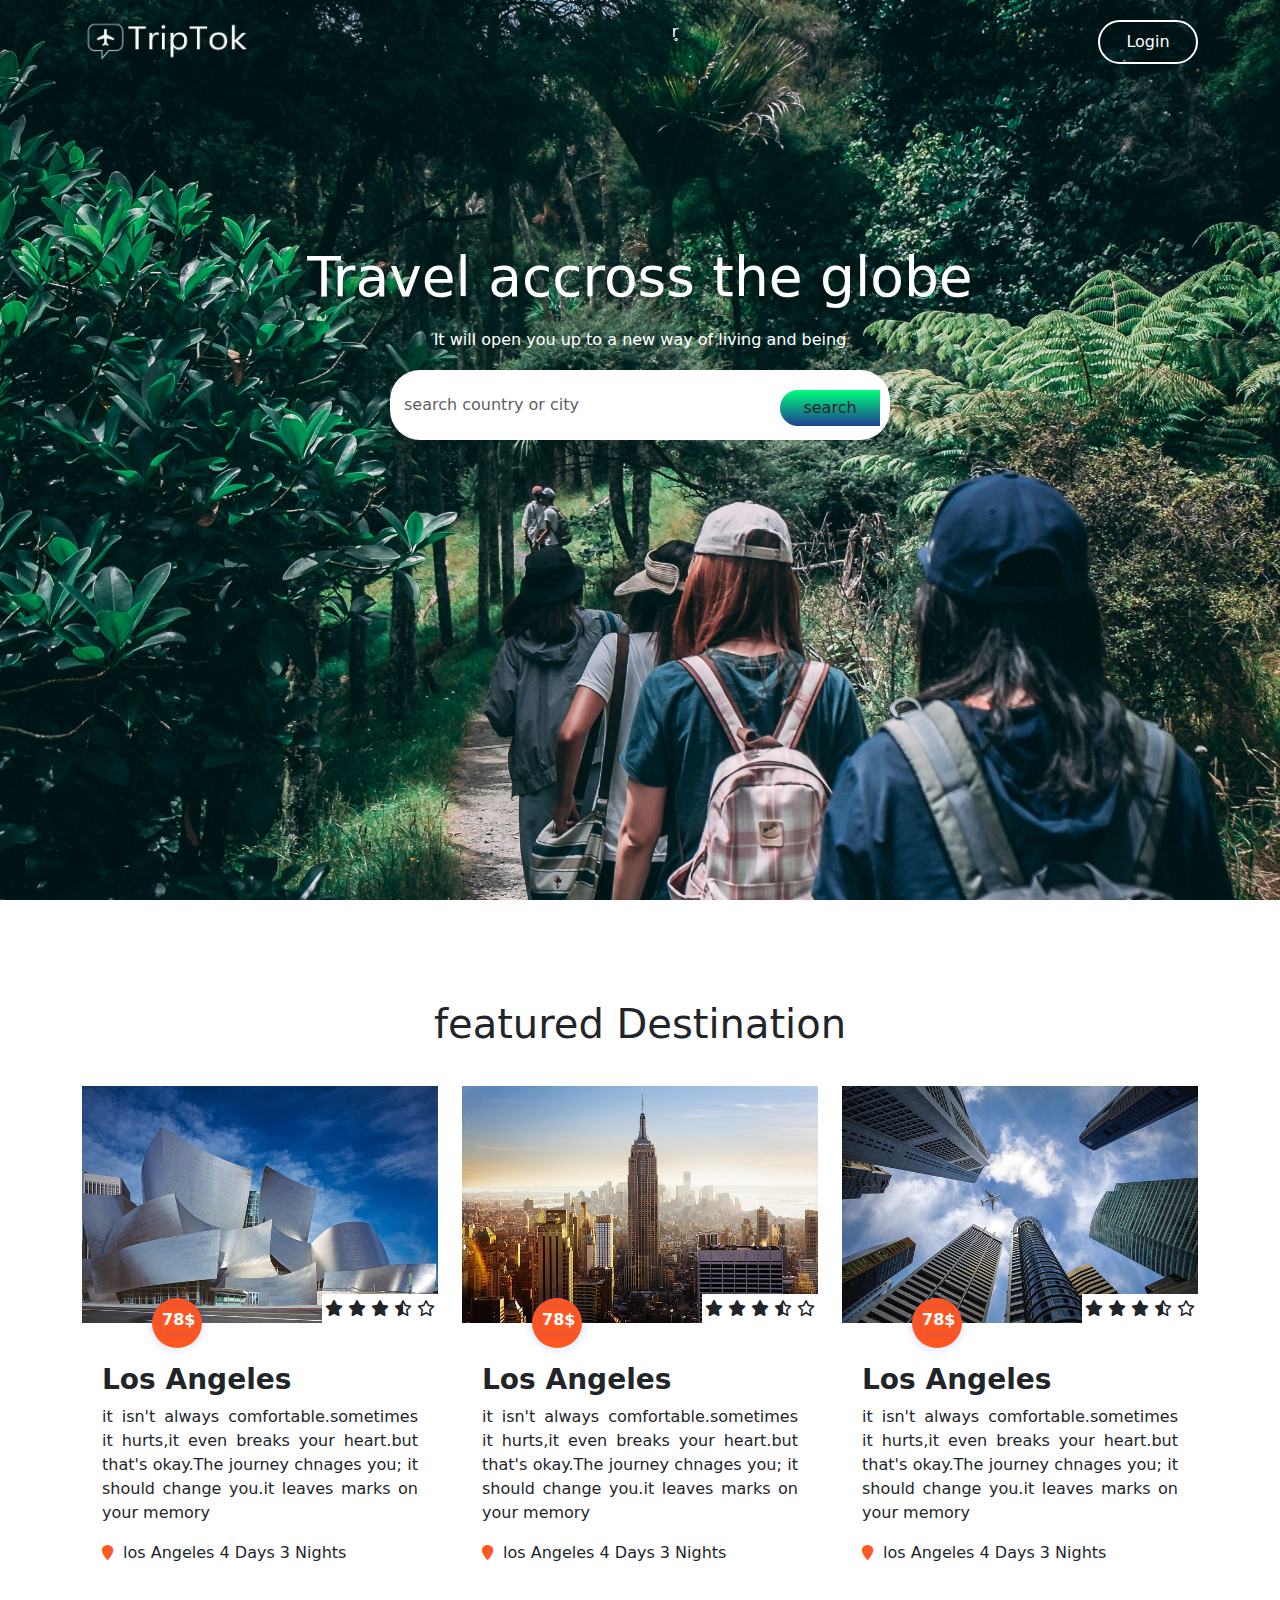
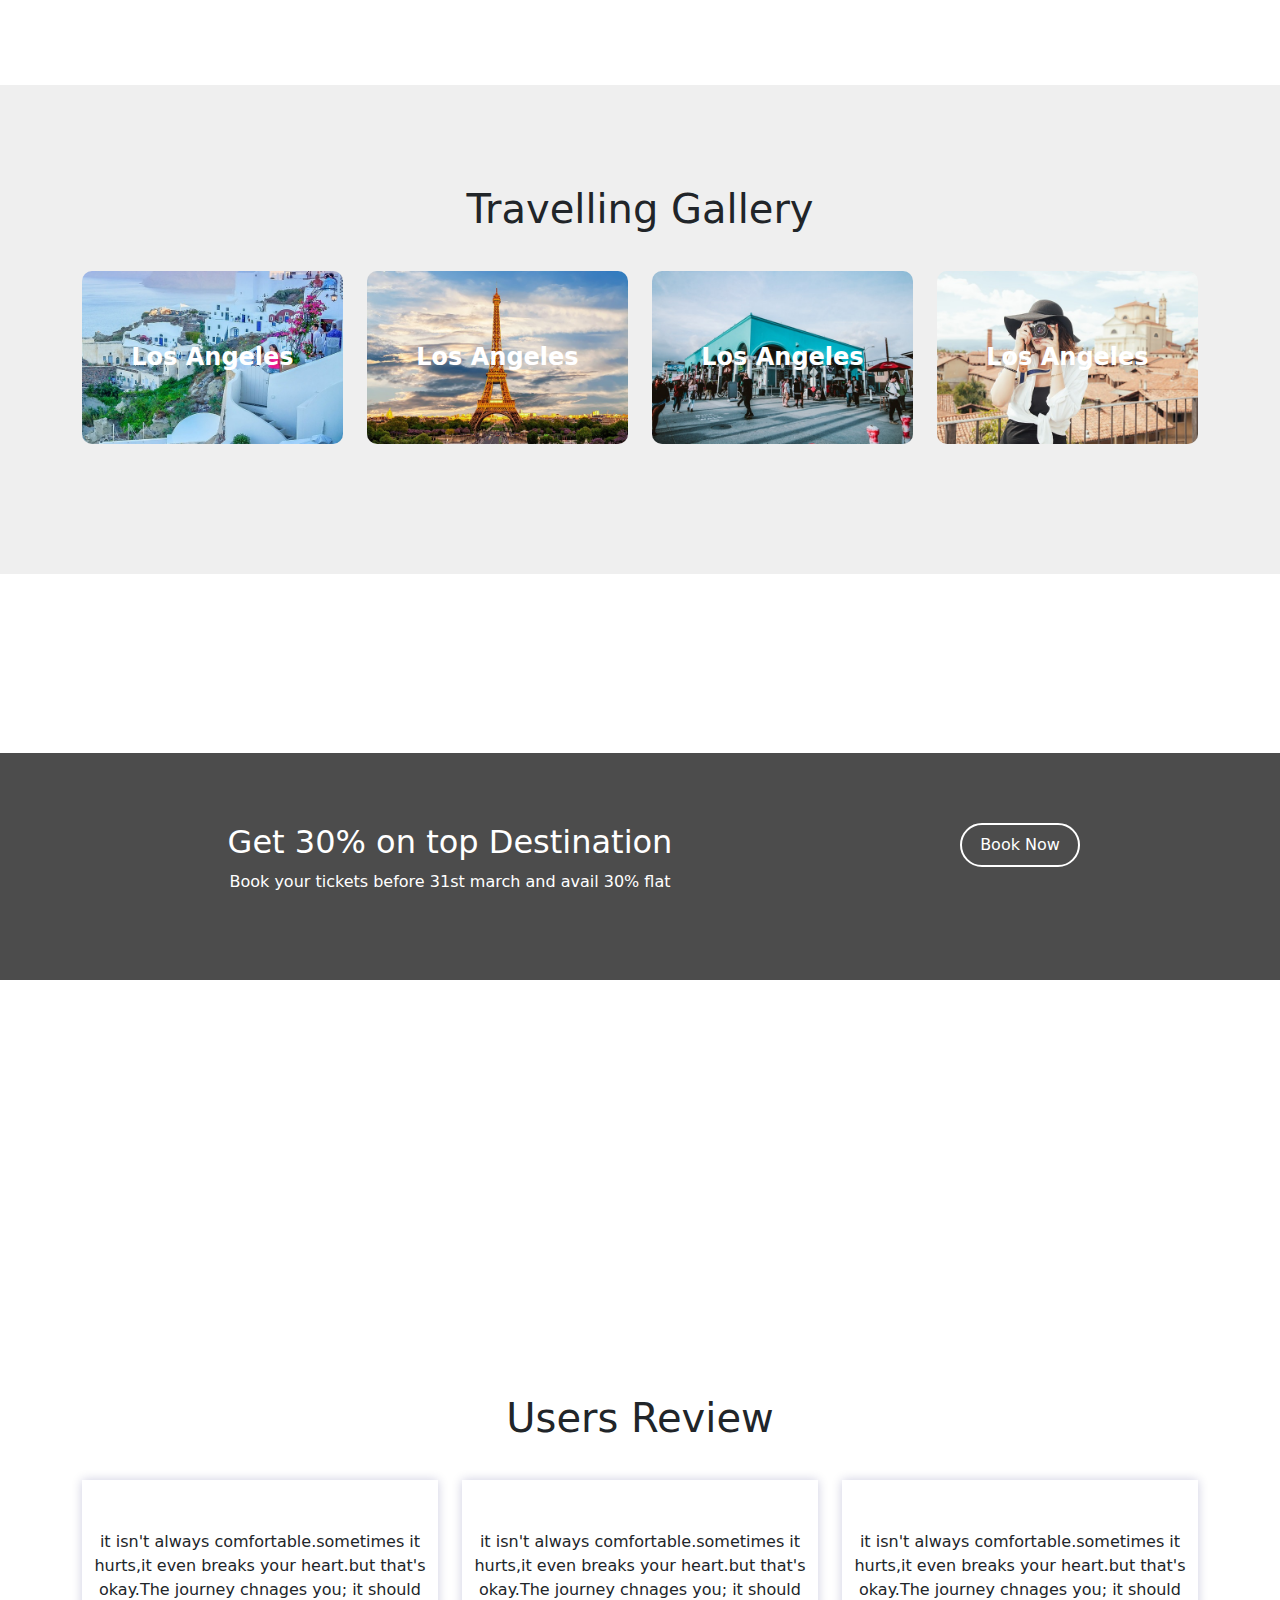
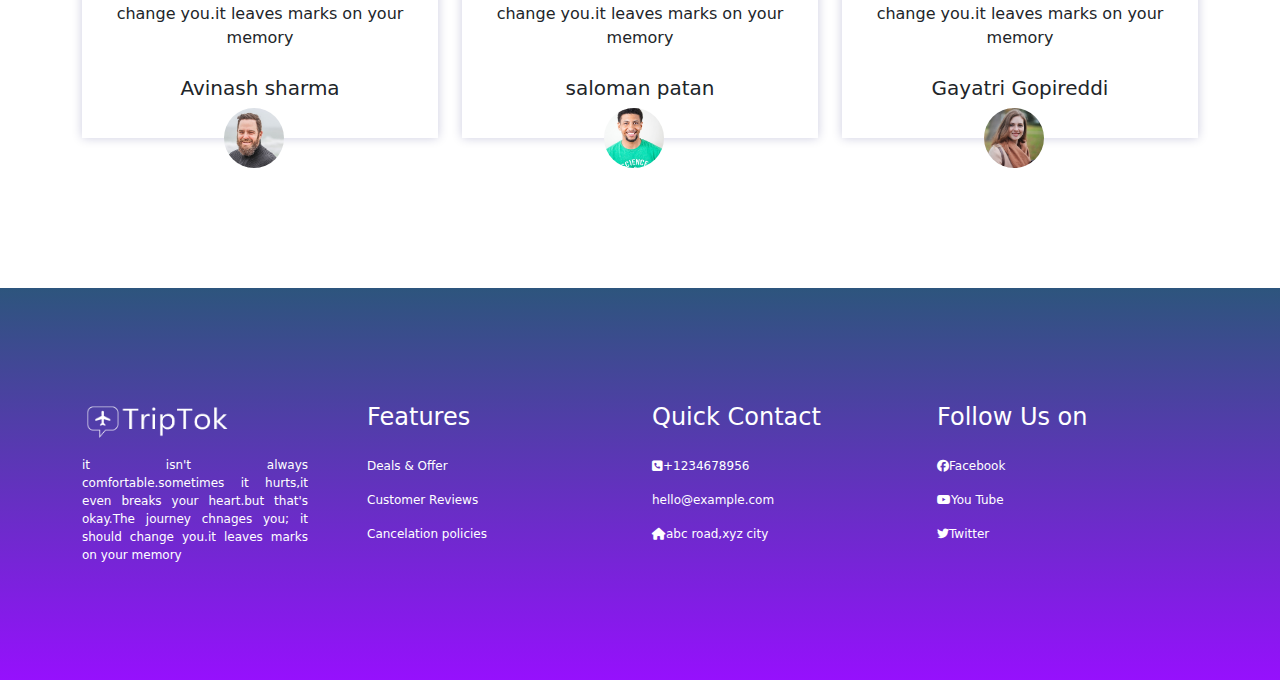
==== index.html @ 8d7ad56b "Add files via upload" ====
<html>
    <head>
        <link rel="stylesheet" href="style.css">
        <link rel="stylesheet" href="https://cdnjs.cloudflare.com/ajax/libs/font-awesome/6.2.1/css/all.min.css">
       <link rel="stylesheet" href=" https://cdn.jsdelivr.net/npm/bootstrap@5.2.3/dist/css/bootstrap.min.css">
    </head>
    <body>
        <section class="header">
            <div class="container">r̥
            <img src="triptok.png">
            <button type="button" class="login">Login</button>
            </div>
            <h1>Travel accross the globe</h1>
            <p>It will open you up to a new way of living and being</p>
            <div class="input-group">
                <input type="text" class="form-control" placeholder="search country or city">
                <div class="input-group-append">
                    <button type="submit" class="input-group-text btn">search</button>
                </div>
            </div>
        </section>
        <section class="features">
            <h1>featured Destination</h1>
            <div class="container">
                <div class="row">
                    <div class="col-md-4">
                        <div class="feature-box">
                            <div class="feature-img">
                                <img src="1.jpg">
                                <div class="price">
                                    <p>78$</p>
                                </div>
                                <div class="rating">
                                    <i class="fa-solid fa-star"></i>
                                    <i class="fa-solid fa-star"></i>
                                    <i class="fa-solid fa-star"></i>
                                    <i class="fa-regular fa-star-half-stroke"></i>
                                    <i class="fa-regular fa-star"></i>

                                </div>
                            </div>

                        </div>
                        <div class="feature-details">
                            <h3>Los Angeles</h3>
                            <p>it isn't always comfortable.sometimes
                                 it hurts,it even breaks your heart.but
                                  that's okay.The 
                               journey chnages you; 
                                it should change you.it 
                                leaves marks on your memory

                            </p>
                            <div>
                                <span><i class="fa fa-map-marker"></i> los Angeles</span>
                                <span><i class="fa-thin fa-sun-bright"></i>4 Days</span>
                                <span><i class="fa-thin fa-moon"></i>3 Nights</span>
                            </div>
                        </div>

                        
                    </div>
                    <div class="col-md-4">
                        <div class="feature-box">
                            <div class="feature-img">
                                <img src="2.jpg">
                                <div class="price">
                                    <p>78$</p>
                                </div>
                                <div class="rating">
                                    <i class="fa-solid fa-star"></i>
                                    <i class="fa-solid fa-star"></i>
                                    <i class="fa-solid fa-star"></i>
                                    <i class="fa-regular fa-star-half-stroke"></i>
                                    <i class="fa-regular fa-star"></i>

                                </div>
                            </div>

                        </div>
                        <div class="feature-details">
                            <h3>Los Angeles</h3>
                            <p>it isn't always comfortable.sometimes
                                 it hurts,it even breaks your heart.but
                                  that's okay.The 
                               journey chnages you; 
                                it should change you.it 
                                leaves marks on your memory

                            </p>
                            <div>
                                <span><i class="fa fa-map-marker"></i> los Angeles</span>
                                <span><i class="fa-thin fa-sun-bright"></i>4 Days</span>
                                <span><i class="fa-thin fa-moon"></i>3 Nights</span>
                            </div>
                        </div>

                        
                    </div>
                    <div class="col-md-4">
                        <div class="feature-box">
                            <div class="feature-img">
                                <img src="3.jpg">
                                <div class="price">
                                    <p>78$</p>
                                </div>
                                <div class="rating">
                                    <i class="fa-solid fa-star"></i>
                                    <i class="fa-solid fa-star"></i>
                                    <i class="fa-solid fa-star"></i>
                                    <i class="fa-regular fa-star-half-stroke"></i>
                                    <i class="fa-regular fa-star"></i>

                                </div>
                            </div>

                        </div>
                        <div class="feature-details">
                            <h3>Los Angeles</h3>
                            <p>it isn't always comfortable.sometimes
                                 it hurts,it even breaks your heart.but
                                  that's okay.The 
                               journey chnages you; 
                                it should change you.it 
                                leaves marks on your memory

                            </p>
                            <div>
                                <span><i class="fa fa-map-marker"></i> los Angeles</span>
                                <span><i class="fa-thin fa-sun-bright"></i>4 Days</span>
                                <span><i class="fa-thin fa-moon"></i>3 Nights</span>
                            </div>
                        </div>

                        
                    </div>
                </div>
            </div>
        </section>
        <section class ="gallery">
            <h1>Travelling Gallery</h1>
            <div class="container">
                <div class="row">
                    <div class="col-md-3">
                        <div class="gallery-box">
                        <img src="travel-1.jpg">
                        <h4>Los Angeles</h4>
                    </div>
                    </div>
                    <div class="col-md-3">
                        <div class="gallery-box">
                        <img src="travel-2.jpg">
                        <h4>Los Angeles</h4>
                    </div>
                    </div>
                    <div class="col-md-3">
                        <div class="gallery-box">
                        <img src="travel-3.jpg">
                        <h4>Los Angeles</h4>
                    </div>
                    </div>
                    <div class="col-md-3">
                        <div class="gallery-box">
                        <img src="travel-4.jpg">
                        <h4>Los Angeles</h4>
                    </div>
                    </div>
                </div>
            </div>
        </section>
        <section class="banner">
            <div class="banner-highlights">
                <div class="container">
                    <div class="row">
                        <div class="col-md-8">
                            <h2>Get 30% on top Destination</h2>
                            <p>Book your tickets before 31st march and avail 30% flat</p>
                        </div>
                        <div class="col-md-4">
                        <button type="button" class="booking">Book Now</button>
                    </div>
                    </div>
                </div>
            </div>
        </section>
        <section class="feedback">
            <h1>Users Review</h1>
            <div class="container">
                <div class="row">
                    <div class="col-md-4">
                        <div class="review">
                            <p>it isn't always comfortable.sometimes
                                it hurts,it even breaks your heart.but
                                 that's okay.The 
                              journey chnages you; 
                               it should change you.it 
                               leaves marks on your memory</p>
                               <h5>Avinash sharma</h5>
                             
                        </div>
                        <img src="user1.jpg">
                    </div>
                    <div class="col-md-4">
                        <div class="review">
                            <p>it isn't always comfortable.sometimes
                                it hurts,it even breaks your heart.but
                                 that's okay.The 
                              journey chnages you; 
                               it should change you.it 
                               leaves marks on your memory</p>
                               <h5>saloman patan</h5>
                              
                        </div>
                        <img src="user2.jpg">
                    </div>
                    <div class="col-md-4">
                        <div class="review">
                            <p>it isn't always comfortable.sometimes
                                it hurts,it even breaks your heart.but
                                 that's okay.The 
                              journey chnages you; 
                               it should change you.it 
                               leaves marks on your memory</p>
                               <h5>Gayatri Gopireddi</h5>
                              
                        </div>
                        <img src="user3.jpg">
                    </div>
                </div>
            </div>
        </section>
        <section class="footer">
            <div class="container">
                <div class="row">
                <div class="col-md-3">
                    <img src="triptok.png" class="footer-logo">
                    <p>it isn't always comfortable.sometimes
                        it hurts,it even breaks your heart.but
                         that's okay.The 
                      journey chnages you;  
                       it should change you.it 
                       leaves marks on your memory</p>
                </div>
                <div class="col-md-3">
                    <h4>Features</h4>
                    <p>Deals & Offer</p>
                    <p>Customer Reviews</p>
                    <p>Cancelation policies</p>
                </div>
                    <div class="col-md-3">
                        <h4>Quick Contact</h4>
                    <p><i class="fa fa-phone-square"></i>+1234678956</p>
                    <p><i class="fa fa-enevelople"></i>hello@example.com</p>
                    <p><i class="fa fa-home"></i>abc road,xyz city</p>
                </div>
                        <div class="col-md-3">
                            <h4>Follow Us on</h4>
                    <p><i class="fa-brands fa-facebook"></i>Facebook</p>
                    <p><i class="fa-brands fa-youtube"></i>You Tube</p>
                    <p><i class="fa-brands fa-twitter"></i>Twitter</p>
                </div>
                </div>
            </div>
        </section>
    </body>
</html>
---- style.css ----
*
{
    padding:0;
    margin:0;
}
.header
{
    height: 100%;
    background-image: url(banner3.jpg);
    background-size: cover;
    background-position: center;
    background-attachment: fixed;
    padding-top: 20px;
    text-align: center;
    color: #fff;
}
.header img
{
    width: 170px;
    float:left;
}
.login
{
    width:100px;
    padding: 8px 0;
    outline: none !important;
    border:2px solid #fff;
    border-radius: 50px;
    background: transparent;
    color:#fff;
    float: right;
}
.header h1
{
    padding-top: 200px;
    padding-bottom: 0px;
    font-size: 55px;
}
.header p{
    margin: 18px 0;
}
.input-group
{
    width: 90%;
    max-width: 500px;
    border-radius: 30px;
    background: #fff;
    margin: auto;
  
    height: 70px;
}
.form-control
{
    border:0 !important;
    border-radius: 30px 0 0 30px !important;
    margin:2px;
    box-shadow: none!important;
 float: left;
 

   

}
.input-group-text
{
    width:100px;
    background-image: linear-gradient(#00ff7e,#1f3d90);
    border: 0 !important;
    color: #fff ;
 
    border-radius: 30px 0 0 30px !important;
    box-shadow: none;
    margin-top: 20px;
    margin-right: 10px;



 
}
.features
{
    padding: 100px 0;
    
}
h1{
    text-align: center;
    padding-bottom: 30px;
}
.feature-img img
{
    width: 100%;
  
}
.price
{
    width: 50px;
    height: 50px;
    background: #ff5722;
    color: #fff;
    font-weight: 600;
    border-radius: 50%;
    padding: 10px;
    box-shadow: 0 0 10px 1px rgba(37,73,214,0.18);
    position: absolute;
    left: 20px;
    bottom: -25px;
    margin-left: 50px;
}
.feature-img
{
    position: relative;
  
}
.rating
{
    padding: 3px;
    float: right;
    background:#fff ;
    bottom: -1px;
    right: 0;
    position:absolute;
   
}
.features .fa{
    font-size: 15px;
    color: #ff5722;
   
}
.feature-details
{
    padding:20px;
    text-align: justify;
   
}
.feature-details h3{
    font-weight: 600;
    margin-top: 20px;
}
.feature-details .fa
{
    margin-right: 5px;
}
.feature-box p
{
    box-shadow: 0 0 10px 1px rgba(37,73,214,0.18);
    margin-bottom: 20px;
 
  
}
.gallery
{
    padding: 100px 0;
    background: #efefef;
}
.gallery-box img
{
    width: 100%;
    border-radius: 10px;
    cursor: pointer;
}
.gallery-box img:hover
{
    transform: scale(1.1);
}
.gallery-box h4{
    width: 200px;
    color: #fff;
    text-align: center;
    font-weight: 600;
    position: absolute;
    top: 50%;
    left: 50%;
    transform: translate(-50%,-50%);
}
.gallery-box{
    position: relative;
    margin-bottom: 30px;

}
.banner
{
    height: 80%;
    background-image: url(banner2.jpg);
    background-position: center;
    background-size: cover;
    background-attachment: fixed;
    padding-top: 14%;
}
.banner-highlights
{
    padding: 70px 0;
    background: rgba(0,0,0,0.7);
    text-align: center;
    color: #fff;
}
.booking
{
    width:120px;
    padding: 8px 0;
    outline: none !important;
    border:2px solid #fff;
    border-radius: 50px;
    background: transparent;
    color:#fff;
  
}
.feedback
{
    padding: 100px 0;
}
.review
{
    text-align: center;
    box-shadow: 0 0 10px 0 rgba(0,0,100,0.2);
    padding-bottom: 30px;
}
.review p{
    padding: 50px 10px 10px 10px;
}
.feedback img{
    width:60px;
    height: 60px;
    border-radius: 50%;
    position: relative;
    margin: -30px 0 20px 40%;
}
.footer
{
    padding: 100px 20px;
    background-image: linear-gradient(#2d557d,#9610fd);
    color: #fff;
}
.footer-logo
{
    width:150px;
    margin-top: 15px;
    margin-bottom: 15px;
}
.footer h4{
    text-align: left;
    margin-top: 15px;
    margin-bottom: 25px;
}
.footer p{
    font-size: 12px;
    text-align: justify;
    padding-right: 35px;
}
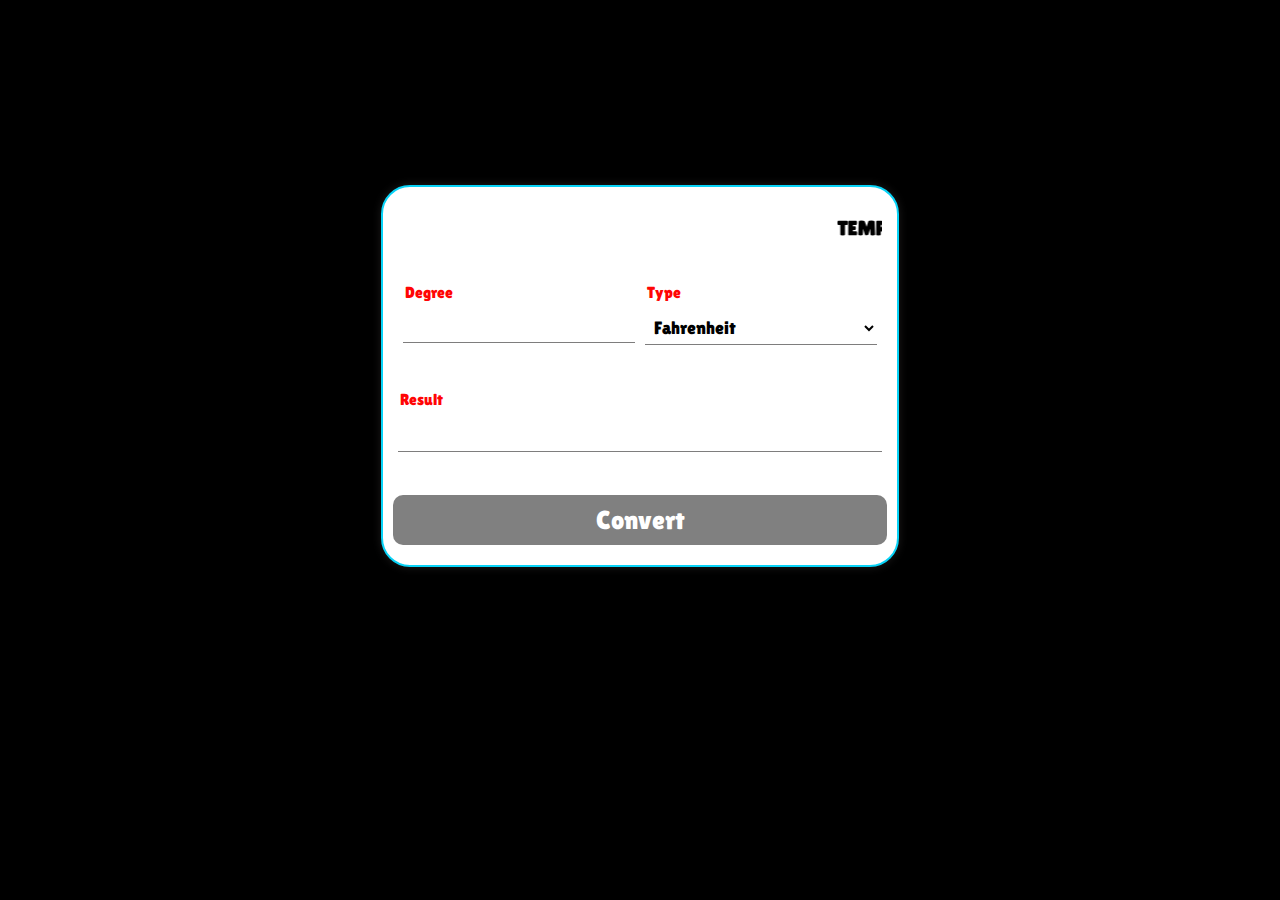
==== commit a3f3517f: "Add files via upload" ====
--- a/index.html
+++ b/index.html
@@ -1,266 +1,41 @@
-<html>
-    <head>
-        <link rel="stylesheet" href="style.css">
-        <link rel="stylesheet" href="https://cdnjs.cloudflare.com/ajax/libs/font-awesome/6.2.1/css/all.min.css">
-       <link rel="stylesheet" href=" https://cdn.jsdelivr.net/npm/bootstrap@5.2.3/dist/css/bootstrap.min.css">
-    </head>
-    <body>
-        <section class="header">
-            <div class="container">r̥
-            <img src="triptok.png">
-            <button type="button" class="login">Login</button>
+<!DOCTYPE html>
+<html lang="en">
+
+<head>
+    <meta charset="UTF-8">
+    <meta http-equiv="X-UA-Compatible" content="IE=edge">
+    <link rel="stylesheet" href="style.css">
+    <meta name="viewport" content="width=device-width, initial-scale=1.0">
+    <title>Temprature</title>
+    <link rel="stylesheet" href="style.css">
+
+</head>
+
+<body>
+    <!-- <div class="avi"><h1><marquee> Temperature Convertor</h1></marquee>-->
+    <div class="container" style="background-color: white;" > 
+        <div class="hed" style="text-transform: uppercase;"><marquee>  Temperature Converter</marquee></div>
+        <div class="boxcontainer">
+            <div class="box1">
+                <p>Degree</p>
+                <input type="number" class="takval" />
             </div>
-            <h1>Travel accross the globe</h1>
-            <p>It will open you up to a new way of living and being</p>
-            <div class="input-group">
-                <input type="text" class="form-control" placeholder="search country or city">
-                <div class="input-group-append">
-                    <button type="submit" class="input-group-text btn">search</button>
-                </div>
+            <div class="box1">
+                <p>Type</p>
+                <select name="" id="unit">   
+                     <option value="Fahrenheit">Fahrenheit</option>
+                     <option value="Celsius">Celcious</option>  
+                </select>
             </div>
-        </section>
-        <section class="features">
-            <h1>featured Destination</h1>
-            <div class="container">
-                <div class="row">
-                    <div class="col-md-4">
-                        <div class="feature-box">
-                            <div class="feature-img">
-                                <img src="1.jpg">
-                                <div class="price">
-                                    <p>78$</p>
-                                </div>
-                                <div class="rating">
-                                    <i class="fa-solid fa-star"></i>
-                                    <i class="fa-solid fa-star"></i>
-                                    <i class="fa-solid fa-star"></i>
-                                    <i class="fa-regular fa-star-half-stroke"></i>
-                                    <i class="fa-regular fa-star"></i>
-
-                                </div>
-                            </div>
-
-                        </div>
-                        <div class="feature-details">
-                            <h3>Los Angeles</h3>
-                            <p>it isn't always comfortable.sometimes
-                                 it hurts,it even breaks your heart.but
-                                  that's okay.The 
-                               journey chnages you; 
-                                it should change you.it 
-                                leaves marks on your memory
-
-                            </p>
-                            <div>
-                                <span><i class="fa fa-map-marker"></i> los Angeles</span>
-                                <span><i class="fa-thin fa-sun-bright"></i>4 Days</span>
-                                <span><i class="fa-thin fa-moon"></i>3 Nights</span>
-                            </div>
-                        </div>
-
-                        
-                    </div>
-                    <div class="col-md-4">
-                        <div class="feature-box">
-                            <div class="feature-img">
-                                <img src="2.jpg">
-                                <div class="price">
-                                    <p>78$</p>
-                                </div>
-                                <div class="rating">
-                                    <i class="fa-solid fa-star"></i>
-                                    <i class="fa-solid fa-star"></i>
-                                    <i class="fa-solid fa-star"></i>
-                                    <i class="fa-regular fa-star-half-stroke"></i>
-                                    <i class="fa-regular fa-star"></i>
-
-                                </div>
-                            </div>
-
-                        </div>
-                        <div class="feature-details">
-                            <h3>Los Angeles</h3>
-                            <p>it isn't always comfortable.sometimes
-                                 it hurts,it even breaks your heart.but
-                                  that's okay.The 
-                               journey chnages you; 
-                                it should change you.it 
-                                leaves marks on your memory
-
-                            </p>
-                            <div>
-                                <span><i class="fa fa-map-marker"></i> los Angeles</span>
-                                <span><i class="fa-thin fa-sun-bright"></i>4 Days</span>
-                                <span><i class="fa-thin fa-moon"></i>3 Nights</span>
-                            </div>
-                        </div>
-
-                        
-                    </div>
-                    <div class="col-md-4">
-                        <div class="feature-box">
-                            <div class="feature-img">
-                                <img src="3.jpg">
-                                <div class="price">
-                                    <p>78$</p>
-                                </div>
-                                <div class="rating">
-                                    <i class="fa-solid fa-star"></i>
-                                    <i class="fa-solid fa-star"></i>
-                                    <i class="fa-solid fa-star"></i>
-                                    <i class="fa-regular fa-star-half-stroke"></i>
-                                    <i class="fa-regular fa-star"></i>
-
-                                </div>
-                            </div>
-
-                        </div>
-                        <div class="feature-details">
-                            <h3>Los Angeles</h3>
-                            <p>it isn't always comfortable.sometimes
-                                 it hurts,it even breaks your heart.but
-                                  that's okay.The 
-                               journey chnages you; 
-                                it should change you.it 
-                                leaves marks on your memory
-
-                            </p>
-                            <div>
-                                <span><i class="fa fa-map-marker"></i> los Angeles</span>
-                                <span><i class="fa-thin fa-sun-bright"></i>4 Days</span>
-                                <span><i class="fa-thin fa-moon"></i>3 Nights</span>
-                            </div>
-                        </div>
-
-                        
-                    </div>
-                </div>
-            </div>
-        </section>
-        <section class ="gallery">
-            <h1>Travelling Gallery</h1>
-            <div class="container">
-                <div class="row">
-                    <div class="col-md-3">
-                        <div class="gallery-box">
-                        <img src="travel-1.jpg">
-                        <h4>Los Angeles</h4>
-                    </div>
-                    </div>
-                    <div class="col-md-3">
-                        <div class="gallery-box">
-                        <img src="travel-2.jpg">
-                        <h4>Los Angeles</h4>
-                    </div>
-                    </div>
-                    <div class="col-md-3">
-                        <div class="gallery-box">
-                        <img src="travel-3.jpg">
-                        <h4>Los Angeles</h4>
-                    </div>
-                    </div>
-                    <div class="col-md-3">
-                        <div class="gallery-box">
-                        <img src="travel-4.jpg">
-                        <h4>Los Angeles</h4>
-                    </div>
-                    </div>
-                </div>
-            </div>
-        </section>
-        <section class="banner">
-            <div class="banner-highlights">
-                <div class="container">
-                    <div class="row">
-                        <div class="col-md-8">
-                            <h2>Get 30% on top Destination</h2>
-                            <p>Book your tickets before 31st march and avail 30% flat</p>
-                        </div>
-                        <div class="col-md-4">
-                        <button type="button" class="booking">Book Now</button>
-                    </div>
-                    </div>
-                </div>
-            </div>
-        </section>
-        <section class="feedback">
-            <h1>Users Review</h1>
-            <div class="container">
-                <div class="row">
-                    <div class="col-md-4">
-                        <div class="review">
-                            <p>it isn't always comfortable.sometimes
-                                it hurts,it even breaks your heart.but
-                                 that's okay.The 
-                              journey chnages you; 
-                               it should change you.it 
-                               leaves marks on your memory</p>
-                               <h5>Avinash sharma</h5>
-                             
-                        </div>
-                        <img src="user1.jpg">
-                    </div>
-                    <div class="col-md-4">
-                        <div class="review">
-                            <p>it isn't always comfortable.sometimes
-                                it hurts,it even breaks your heart.but
-                                 that's okay.The 
-                              journey chnages you; 
-                               it should change you.it 
-                               leaves marks on your memory</p>
-                               <h5>saloman patan</h5>
-                              
-                        </div>
-                        <img src="user2.jpg">
-                    </div>
-                    <div class="col-md-4">
-                        <div class="review">
-                            <p>it isn't always comfortable.sometimes
-                                it hurts,it even breaks your heart.but
-                                 that's okay.The 
-                              journey chnages you; 
-                               it should change you.it 
-                               leaves marks on your memory</p>
-                               <h5>Gayatri Gopireddi</h5>
-                              
-                        </div>
-                        <img src="user3.jpg">
-                    </div>
-                </div>
-            </div>
-        </section>
-        <section class="footer">
-            <div class="container">
-                <div class="row">
-                <div class="col-md-3">
-                    <img src="triptok.png" class="footer-logo">
-                    <p>it isn't always comfortable.sometimes
-                        it hurts,it even breaks your heart.but
-                         that's okay.The 
-                      journey chnages you;  
-                       it should change you.it 
-                       leaves marks on your memory</p>
-                </div>
-                <div class="col-md-3">
-                    <h4>Features</h4>
-                    <p>Deals & Offer</p>
-                    <p>Customer Reviews</p>
-                    <p>Cancelation policies</p>
-                </div>
-                    <div class="col-md-3">
-                        <h4>Quick Contact</h4>
-                    <p><i class="fa fa-phone-square"></i>+1234678956</p>
-                    <p><i class="fa fa-enevelople"></i>hello@example.com</p>
-                    <p><i class="fa fa-home"></i>abc road,xyz city</p>
-                </div>
-                        <div class="col-md-3">
-                            <h4>Follow Us on</h4>
-                    <p><i class="fa-brands fa-facebook"></i>Facebook</p>
-                    <p><i class="fa-brands fa-youtube"></i>You Tube</p>
-                    <p><i class="fa-brands fa-twitter"></i>Twitter</p>
-                </div>
-                </div>
-            </div>
-        </section>
-    </body>
+        </div>
+        
+        <div class="valuecontainer">
+            <p>Result</p>
+            <div class="value"></div>
+        </div>
+        <button onclick="temprature()" class="button">Convert</button>
+    </div>
+    </div>
+    <script src="index.js"></script>
+</body>
 </html>--- a/style.css
+++ b/style.css
@@ -1,248 +1,99 @@
-*
-{
-    padding:0;
-    margin:0;
-}
-.header
-{
-    height: 100%;
-    background-image: url(banner3.jpg);
-    background-size: cover;
-    background-position: center;
-    background-attachment: fixed;
-    padding-top: 20px;
-    text-align: center;
-    color: #fff;
-}
-.header img
-{
-    width: 170px;
-    float:left;
-}
-.login
-{
-    width:100px;
-    padding: 8px 0;
-    outline: none !important;
-    border:2px solid #fff;
-    border-radius: 50px;
-    background: transparent;
-    color:#fff;
-    float: right;
-}
-.header h1
-{
-    padding-top: 200px;
-    padding-bottom: 0px;
-    font-size: 55px;
-}
-.header p{
-    margin: 18px 0;
-}
-.input-group
-{
-    width: 90%;
-    max-width: 500px;
-    border-radius: 30px;
-    background: #fff;
-    margin: auto;
-  
-    height: 70px;
-}
-.form-control
-{
-    border:0 !important;
-    border-radius: 30px 0 0 30px !important;
-    margin:2px;
-    box-shadow: none!important;
- float: left;
- 
-
-   
-
-}
-.input-group-text
-{
-    width:100px;
-    background-image: linear-gradient(#00ff7e,#1f3d90);
-    border: 0 !important;
-    color: #fff ;
- 
-    border-radius: 30px 0 0 30px !important;
-    box-shadow: none;
-    margin-top: 20px;
-    margin-right: 10px;
-
-
-
- 
-}
-.features
-{
-    padding: 100px 0;
+@import url('https://fonts.googleapis.com/css2?family=Lilita+One&display=swap');
+        
+      * {
+        margin: 0px;
+        padding: 5px;
+        box-sizing: border-box;
+        font-family: "Lilita One",sans-serif;
+    }
     
-}
-h1{
-    text-align: center;
-    padding-bottom: 30px;
-}
-.feature-img img
-{
-    width: 100%;
-  
-}
-.price
-{
-    width: 50px;
-    height: 50px;
-    background: #ff5722;
-    color: #fff;
-    font-weight: 600;
-    border-radius: 50%;
-    padding: 10px;
-    box-shadow: 0 0 10px 1px rgba(37,73,214,0.18);
-    position: absolute;
-    left: 20px;
-    bottom: -25px;
-    margin-left: 50px;
-}
-.feature-img
-{
-    position: relative;
-  
-}
-.rating
-{
-    padding: 3px;
-    float: right;
-    background:#fff ;
-    bottom: -1px;
-    right: 0;
-    position:absolute;
-   
-}
-.features .fa{
-    font-size: 15px;
-    color: #ff5722;
-   
-}
-.feature-details
-{
-    padding:20px;
-    text-align: justify;
-   
-}
-.feature-details h3{
-    font-weight: 600;
-    margin-top: 20px;
-}
-.feature-details .fa
-{
-    margin-right: 5px;
-}
-.feature-box p
-{
-    box-shadow: 0 0 10px 1px rgba(37,73,214,0.18);
-    margin-bottom: 20px;
- 
-  
-}
-.gallery
-{
-    padding: 100px 0;
-    background: #efefef;
-}
-.gallery-box img
-{
-    width: 100%;
-    border-radius: 10px;
-    cursor: pointer;
-}
-.gallery-box img:hover
-{
-    transform: scale(1.1);
-}
-.gallery-box h4{
-    width: 200px;
-    color: #fff;
-    text-align: center;
-    font-weight: 600;
-    position: absolute;
-    top: 50%;
-    left: 50%;
-    transform: translate(-50%,-50%);
-}
-.gallery-box{
-    position: relative;
-    margin-bottom: 30px;
-
-}
-.banner
-{
-    height: 80%;
-    background-image: url(banner2.jpg);
-    background-position: center;
-    background-size: cover;
-    background-attachment: fixed;
-    padding-top: 14%;
-}
-.banner-highlights
-{
-    padding: 70px 0;
-    background: rgba(0,0,0,0.7);
-    text-align: center;
-    color: #fff;
-}
-.booking
-{
-    width:120px;
-    padding: 8px 0;
-    outline: none !important;
-    border:2px solid #fff;
-    border-radius: 50px;
-    background: transparent;
-    color:#fff;
-  
-}
-.feedback
-{
-    padding: 100px 0;
-}
-.review
-{
-    text-align: center;
-    box-shadow: 0 0 10px 0 rgba(0,0,100,0.2);
-    padding-bottom: 30px;
-}
-.review p{
-    padding: 50px 10px 10px 10px;
-}
-.feedback img{
-    width:60px;
-    height: 60px;
-    border-radius: 50%;
-    position: relative;
-    margin: -30px 0 20px 40%;
-}
-.footer
-{
-    padding: 100px 20px;
-    background-image: linear-gradient(#2d557d,#9610fd);
-    color: #fff;
-}
-.footer-logo
-{
-    width:150px;
-    margin-top: 15px;
-    margin-bottom: 15px;
-}
-.footer h4{
-    text-align: left;
-    margin-top: 15px;
-    margin-bottom: 25px;
-}
-.footer p{
-    font-size: 12px;
-    text-align: justify;
-    padding-right: 35px;
-}+    body {
+        display: flex;
+        align-items: center;
+        justify-content: center;
+        padding-top: 20vh;
+        background-color:black;
+    }
+     .container {
+        width: 518px;
+        border: 2px solid rgb(8, 211, 247);
+        /* background: rgba(12, 223, 223, 0.1); */
+        border-radius: 29px;
+        padding: 20px 10px;
+        box-shadow: 0px 0px 10px rgba(50, 49, 49, .6);
+        height: auto;
+        margin-left:;
+        margin-bottom: 10%;
+        
+    }
+    
+    .hed {
+        font-size: 20px;
+        text-align: center;
+        margin-bottom: 10px;
+        font-weight: bold;
+        color: rgb(0, 0, 0);
+    }
+    
+    .boxcontainer {
+        display: flex;
+    }
+    
+    p {
+        font-size: 1rem;
+        color: rgb(255, 5, 5);
+        padding: 5px 2px;
+    }
+    
+    .box1 {
+        width: 50%;
+        padding: 10px 5px;
+        /* border: 1px solid red; */
+    }
+    
+    .takval,
+    #unit {
+        width: 100%;
+        font-size: 22px;
+        border: none;
+        background-color: transparent !important;
+        outline: none;
+        border-bottom: 1px solid rgb(126, 125, 125);
+        color: black;
+    }
+    
+    #unit {
+        font-size: 1.1rem;
+        margin-top: 4.5px;
+    }
+    .takval{
+        color: rgb(27, 38, 250);
+    }
+    
+    .valuecontainer {
+        margin: 10px 0;
+        margin-top: 20px;
+    }
+    
+    .value {
+        width: 100%;
+        height: 30px;
+        margin: 8px 0;
+        font-size: 1.4rem;
+        border-bottom: 1px solid rgb(126, 125, 125);
+        color:rgb(0, 0, 0);
+    }
+    
+    .button {
+        width: 100%;
+        height: auto;
+        font-size: 1.6rem;
+        color: white;
+        background-color:gray;
+        border-radius: 10px;
+        padding: 10px;
+        border: none;
+        cursor: pointer;
+        margin: 20px 0 0 0;
+    }
+    --- a/style.css
+++ b/style.css
@@ -1,248 +1,99 @@
-*
-{
-    padding:0;
-    margin:0;
-}
-.header
-{
-    height: 100%;
-    background-image: url(banner3.jpg);
-    background-size: cover;
-    background-position: center;
-    background-attachment: fixed;
-    padding-top: 20px;
-    text-align: center;
-    color: #fff;
-}
-.header img
-{
-    width: 170px;
-    float:left;
-}
-.login
-{
-    width:100px;
-    padding: 8px 0;
-    outline: none !important;
-    border:2px solid #fff;
-    border-radius: 50px;
-    background: transparent;
-    color:#fff;
-    float: right;
-}
-.header h1
-{
-    padding-top: 200px;
-    padding-bottom: 0px;
-    font-size: 55px;
-}
-.header p{
-    margin: 18px 0;
-}
-.input-group
-{
-    width: 90%;
-    max-width: 500px;
-    border-radius: 30px;
-    background: #fff;
-    margin: auto;
-  
-    height: 70px;
-}
-.form-control
-{
-    border:0 !important;
-    border-radius: 30px 0 0 30px !important;
-    margin:2px;
-    box-shadow: none!important;
- float: left;
- 
-
-   
-
-}
-.input-group-text
-{
-    width:100px;
-    background-image: linear-gradient(#00ff7e,#1f3d90);
-    border: 0 !important;
-    color: #fff ;
- 
-    border-radius: 30px 0 0 30px !important;
-    box-shadow: none;
-    margin-top: 20px;
-    margin-right: 10px;
-
-
-
- 
-}
-.features
-{
-    padding: 100px 0;
+@import url('https://fonts.googleapis.com/css2?family=Lilita+One&display=swap');
+        
+      * {
+        margin: 0px;
+        padding: 5px;
+        box-sizing: border-box;
+        font-family: "Lilita One",sans-serif;
+    }
     
-}
-h1{
-    text-align: center;
-    padding-bottom: 30px;
-}
-.feature-img img
-{
-    width: 100%;
-  
-}
-.price
-{
-    width: 50px;
-    height: 50px;
-    background: #ff5722;
-    color: #fff;
-    font-weight: 600;
-    border-radius: 50%;
-    padding: 10px;
-    box-shadow: 0 0 10px 1px rgba(37,73,214,0.18);
-    position: absolute;
-    left: 20px;
-    bottom: -25px;
-    margin-left: 50px;
-}
-.feature-img
-{
-    position: relative;
-  
-}
-.rating
-{
-    padding: 3px;
-    float: right;
-    background:#fff ;
-    bottom: -1px;
-    right: 0;
-    position:absolute;
-   
-}
-.features .fa{
-    font-size: 15px;
-    color: #ff5722;
-   
-}
-.feature-details
-{
-    padding:20px;
-    text-align: justify;
-   
-}
-.feature-details h3{
-    font-weight: 600;
-    margin-top: 20px;
-}
-.feature-details .fa
-{
-    margin-right: 5px;
-}
-.feature-box p
-{
-    box-shadow: 0 0 10px 1px rgba(37,73,214,0.18);
-    margin-bottom: 20px;
- 
-  
-}
-.gallery
-{
-    padding: 100px 0;
-    background: #efefef;
-}
-.gallery-box img
-{
-    width: 100%;
-    border-radius: 10px;
-    cursor: pointer;
-}
-.gallery-box img:hover
-{
-    transform: scale(1.1);
-}
-.gallery-box h4{
-    width: 200px;
-    color: #fff;
-    text-align: center;
-    font-weight: 600;
-    position: absolute;
-    top: 50%;
-    left: 50%;
-    transform: translate(-50%,-50%);
-}
-.gallery-box{
-    position: relative;
-    margin-bottom: 30px;
-
-}
-.banner
-{
-    height: 80%;
-    background-image: url(banner2.jpg);
-    background-position: center;
-    background-size: cover;
-    background-attachment: fixed;
-    padding-top: 14%;
-}
-.banner-highlights
-{
-    padding: 70px 0;
-    background: rgba(0,0,0,0.7);
-    text-align: center;
-    color: #fff;
-}
-.booking
-{
-    width:120px;
-    padding: 8px 0;
-    outline: none !important;
-    border:2px solid #fff;
-    border-radius: 50px;
-    background: transparent;
-    color:#fff;
-  
-}
-.feedback
-{
-    padding: 100px 0;
-}
-.review
-{
-    text-align: center;
-    box-shadow: 0 0 10px 0 rgba(0,0,100,0.2);
-    padding-bottom: 30px;
-}
-.review p{
-    padding: 50px 10px 10px 10px;
-}
-.feedback img{
-    width:60px;
-    height: 60px;
-    border-radius: 50%;
-    position: relative;
-    margin: -30px 0 20px 40%;
-}
-.footer
-{
-    padding: 100px 20px;
-    background-image: linear-gradient(#2d557d,#9610fd);
-    color: #fff;
-}
-.footer-logo
-{
-    width:150px;
-    margin-top: 15px;
-    margin-bottom: 15px;
-}
-.footer h4{
-    text-align: left;
-    margin-top: 15px;
-    margin-bottom: 25px;
-}
-.footer p{
-    font-size: 12px;
-    text-align: justify;
-    padding-right: 35px;
-}+    body {
+        display: flex;
+        align-items: center;
+        justify-content: center;
+        padding-top: 20vh;
+        background-color:black;
+    }
+     .container {
+        width: 518px;
+        border: 2px solid rgb(8, 211, 247);
+        /* background: rgba(12, 223, 223, 0.1); */
+        border-radius: 29px;
+        padding: 20px 10px;
+        box-shadow: 0px 0px 10px rgba(50, 49, 49, .6);
+        height: auto;
+        margin-left:;
+        margin-bottom: 10%;
+        
+    }
+    
+    .hed {
+        font-size: 20px;
+        text-align: center;
+        margin-bottom: 10px;
+        font-weight: bold;
+        color: rgb(0, 0, 0);
+    }
+    
+    .boxcontainer {
+        display: flex;
+    }
+    
+    p {
+        font-size: 1rem;
+        color: rgb(255, 5, 5);
+        padding: 5px 2px;
+    }
+    
+    .box1 {
+        width: 50%;
+        padding: 10px 5px;
+        /* border: 1px solid red; */
+    }
+    
+    .takval,
+    #unit {
+        width: 100%;
+        font-size: 22px;
+        border: none;
+        background-color: transparent !important;
+        outline: none;
+        border-bottom: 1px solid rgb(126, 125, 125);
+        color: black;
+    }
+    
+    #unit {
+        font-size: 1.1rem;
+        margin-top: 4.5px;
+    }
+    .takval{
+        color: rgb(27, 38, 250);
+    }
+    
+    .valuecontainer {
+        margin: 10px 0;
+        margin-top: 20px;
+    }
+    
+    .value {
+        width: 100%;
+        height: 30px;
+        margin: 8px 0;
+        font-size: 1.4rem;
+        border-bottom: 1px solid rgb(126, 125, 125);
+        color:rgb(0, 0, 0);
+    }
+    
+    .button {
+        width: 100%;
+        height: auto;
+        font-size: 1.6rem;
+        color: white;
+        background-color:gray;
+        border-radius: 10px;
+        padding: 10px;
+        border: none;
+        cursor: pointer;
+        margin: 20px 0 0 0;
+    }
+    